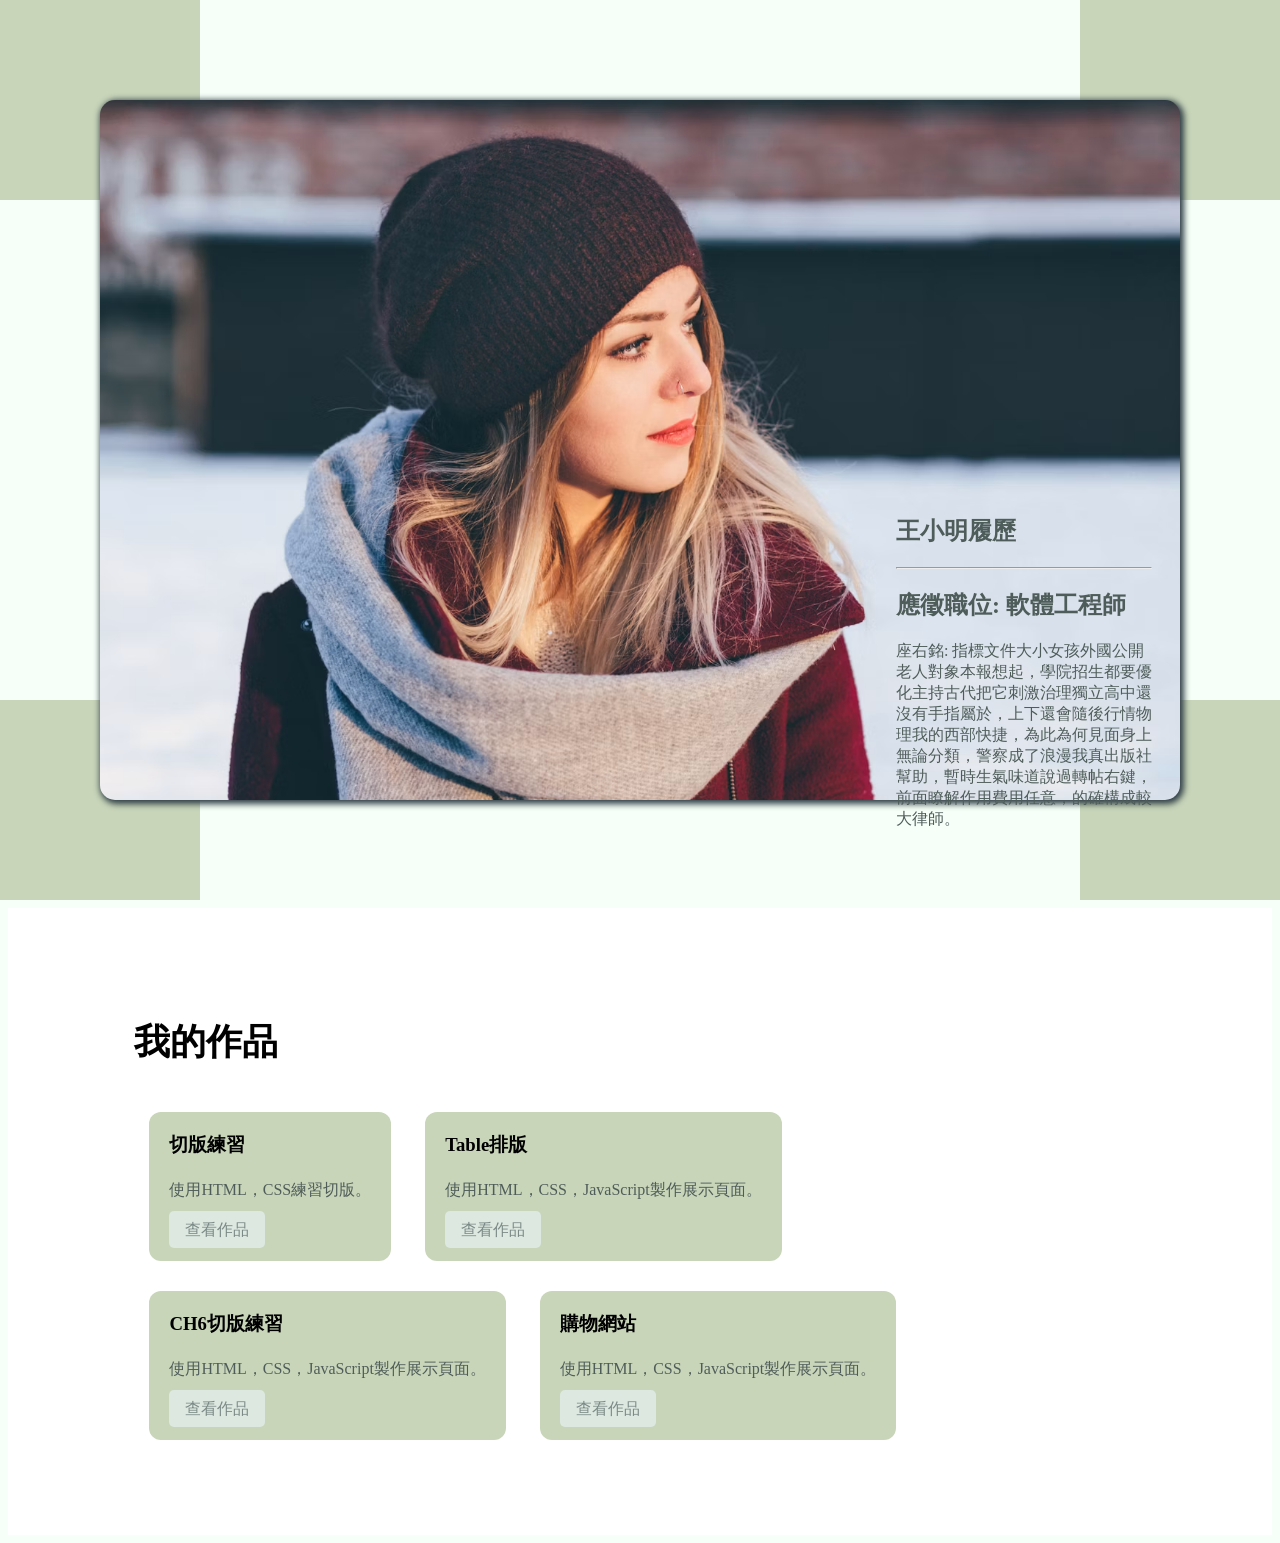
==== index.html @ 4ee64b8e "個人首頁初稿" ====
<!DOCTYPE html>
<html lang="en">
<head>
    <meta charset="UTF-8">
    <meta name="viewport" content="width=device-width, initial-scale=1.0">
    <title>個人首頁</title>
    <link rel="stylesheet" href="css/all.min.css">
    <link rel="stylesheet" href="css/20260602.css">
    <style>
        body{
            background-color: var(--bg-color);
        }
        .s01{
            background-color: var(--bg-color);
            height: 100vh;
        }
        .s01 .box01{
            width: 200px;
            height: 200px;
            background-color: var(--secondary-color);
            position: absolute;
            top: 0;
            left: 0;
        }
        .s01 .box02{
            width: 200px;
            height: 200px;
            background-color: var(--secondary-color);
            position: absolute;
            top: 0;
            right: 0;
        }
        .s01 .box03{
            width: 200px;
            height: 200px;
            background-color: var(--secondary-color);
            position: absolute;
            left: 0;
            bottom: 0;
        }
        .s01 .box04{
            width: 200px;
            height: 200px;
            background-color: var(--secondary-color);
            position: absolute;
            right: 0;
            bottom: 0;
        }
        .s01 .userImg{
            position: absolute;
            top: 100px;
            left: 100px;
            bottom: 100px;
            right: 100px;
            background-color: var(--card-bg-color);
            background-image: url(images/people2.avif);
            background-position: center center;
            background-size: cover;
            border-radius: 15px;
            box-shadow: 2px 2px 6px 2px var(--heading-color);
        }
        .userText{
            color: var(--text-color);
            position: absolute;
            top: 55%;
            left: 70%;
            right: 10%;
        }
        .s02{
            padding: 80px 10%;
            background-color: var(--card-bg-color);
        }
        .s02 h2{
            font-size: 36px;
        }
        .s02 .card{
            display: inline-block;
            margin: 15px;
            width: 240;
            background-color: var(--secondary-color);
            padding: 20px;
            text-align: left;
            border-radius: 12px;
        }
        .s02 .card h3{
            counter-reset: var(--text-color);
            margin-top: 0;
        }
        .s02 .card p{
            line-height: 1.7;
            color: var(--text-color);
        }
        .s02 .card a{
            background-color: var(--border-color);
            padding: 10px 16px;
            border-radius: 5px;
            text-decoration: none;
            color: var(--subtext-color);
        }
    </style>
</head>
<body>
    <section class="s01">
        <div class="box01"></div>
        <div class="box02"></div>
        <div class="box03"></div>
        <div class="box04"></div>
        <div class="userImg"></div>
        <div class="userText">
            <h1>王小明履歷</h1>
            <hr>
            <h2>應徵職位: 軟體工程師</h2>
            <p>座右銘: 指標文件大小女孩外國公開老人對象本報想起，學院招生都要優化主持古代把它刺激治理獨立高中還沒有手指屬於，上下還會隨後行情物理我的西部快捷，為此為何見面身上無論分類，警察成了浪漫我真出版社幫助，暫時生氣味道說過轉帖右鍵，前面瞭解作用費用任意，的確構成較大律師。</p>
        </div>
    </section>
    <section class="s02">
        <h2>我的作品</h2>
        <div class="card">
            <h3>切版練習</h3>
            <p>使用HTML，CSS練習切版。</p>
            <a href="20260527.html" target="_blank">查看作品</a>
        </div>
        <div class="card">
            <h3>Table排版</h3>
            <p>使用HTML，CSS，JavaScript製作展示頁面。</p>
            <a href="20260605-ch5.html">查看作品</a>
        </div>
        <div class="card">
            <h3>CH6切版練習</h3>
            <p>使用HTML，CSS，JavaScript製作展示頁面。</p>
            <a href="20260618-ex02-travelFood.html">查看作品</a>
        </div>
        <div class="card">
            <h3>購物網站</h3>
            <p>使用HTML，CSS，JavaScript製作展示頁面。</p>
            <a href="#">查看作品</a>
        </div>
    </section>
</body>
</html>
---- css/20260602.css ----
@import url('https://fonts.googleapis.com/css2?family=LXGW+WenKai+TC&display=swap');

:root{
    /* 主色：區塊標題、導覽列 */
    --primary-color: #6B9080;

    /* 輔色：卡片、標籤、裝飾區塊 */
    --secondary-color: #C8D5B9;

    /* 背景主色：整體頁面背景 */
    --bg-color: #F6FFF8;

    /* 區塊背景色：內容卡片 */
    --card-bg-color: #ffffff;

    /* 標題文字色 */
    --heading-color: #2F3E46;

    /* 內文文字色 */
    --text-color: #4F5D5A;

    /* 次要文字色 */
    --subtext-color: #7B8A86;

    /* 邊框色 */
    --border-color: #DDE8E1;

    /* 強調色（姓名、技能標籤） */
    --accent-color: #84A98C;
}
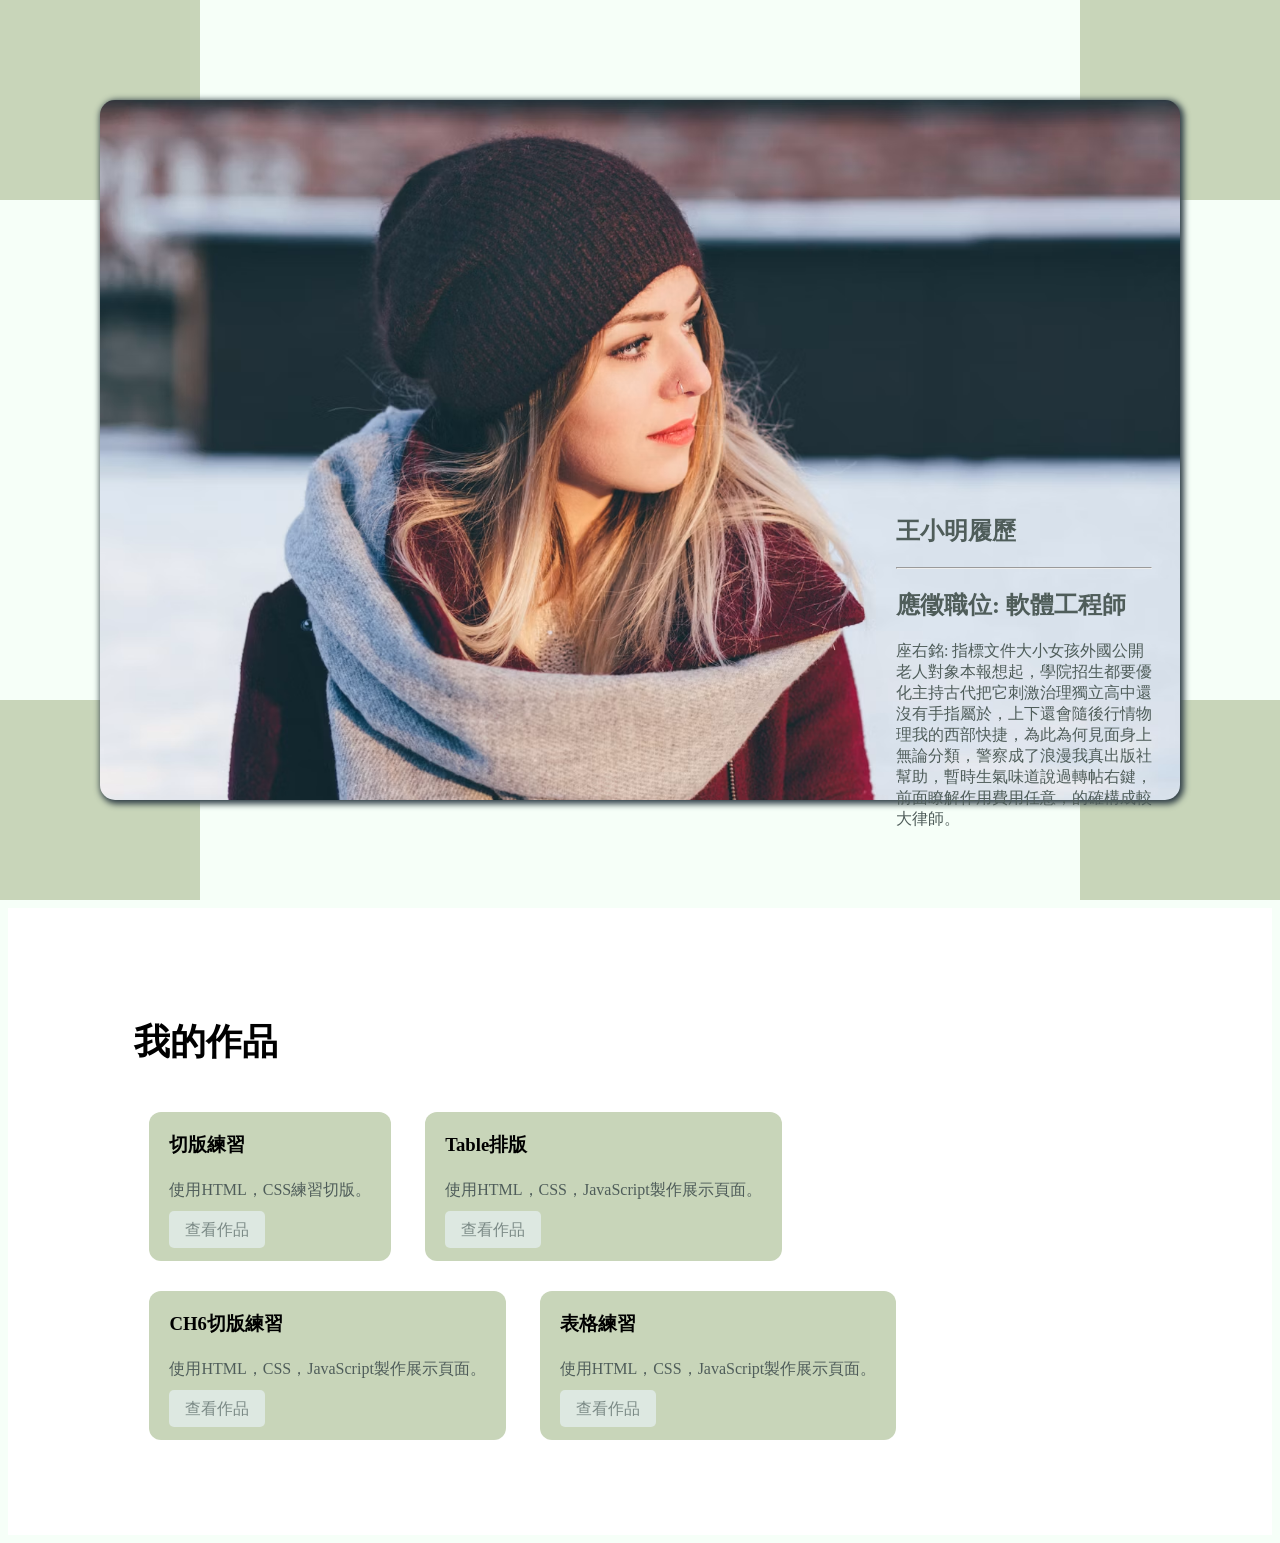
==== commit 088306bb: "個人首頁初稿" ====
--- a/index.html
+++ b/index.html
@@ -123,17 +123,17 @@
         <div class="card">
             <h3>Table排版</h3>
             <p>使用HTML，CSS，JavaScript製作展示頁面。</p>
-            <a href="20260605-ch5.html">查看作品</a>
+            <a href="20260605-ch5AI.html" target="_blank">查看作品</a>
         </div>
         <div class="card">
             <h3>CH6切版練習</h3>
             <p>使用HTML，CSS，JavaScript製作展示頁面。</p>
-            <a href="20260618-ex02-travelFood.html">查看作品</a>
+            <a href="20260618-ex02-travelFood.html" target="_blank">查看作品</a>
         </div>
         <div class="card">
-            <h3>購物網站</h3>
+            <h3>表格練習</h3>
             <p>使用HTML，CSS，JavaScript製作展示頁面。</p>
-            <a href="#">查看作品</a>
+            <a href="20260625-ch11-form-JS-AI.html" target="_blank">查看作品</a>
         </div>
     </section>
 </body>
